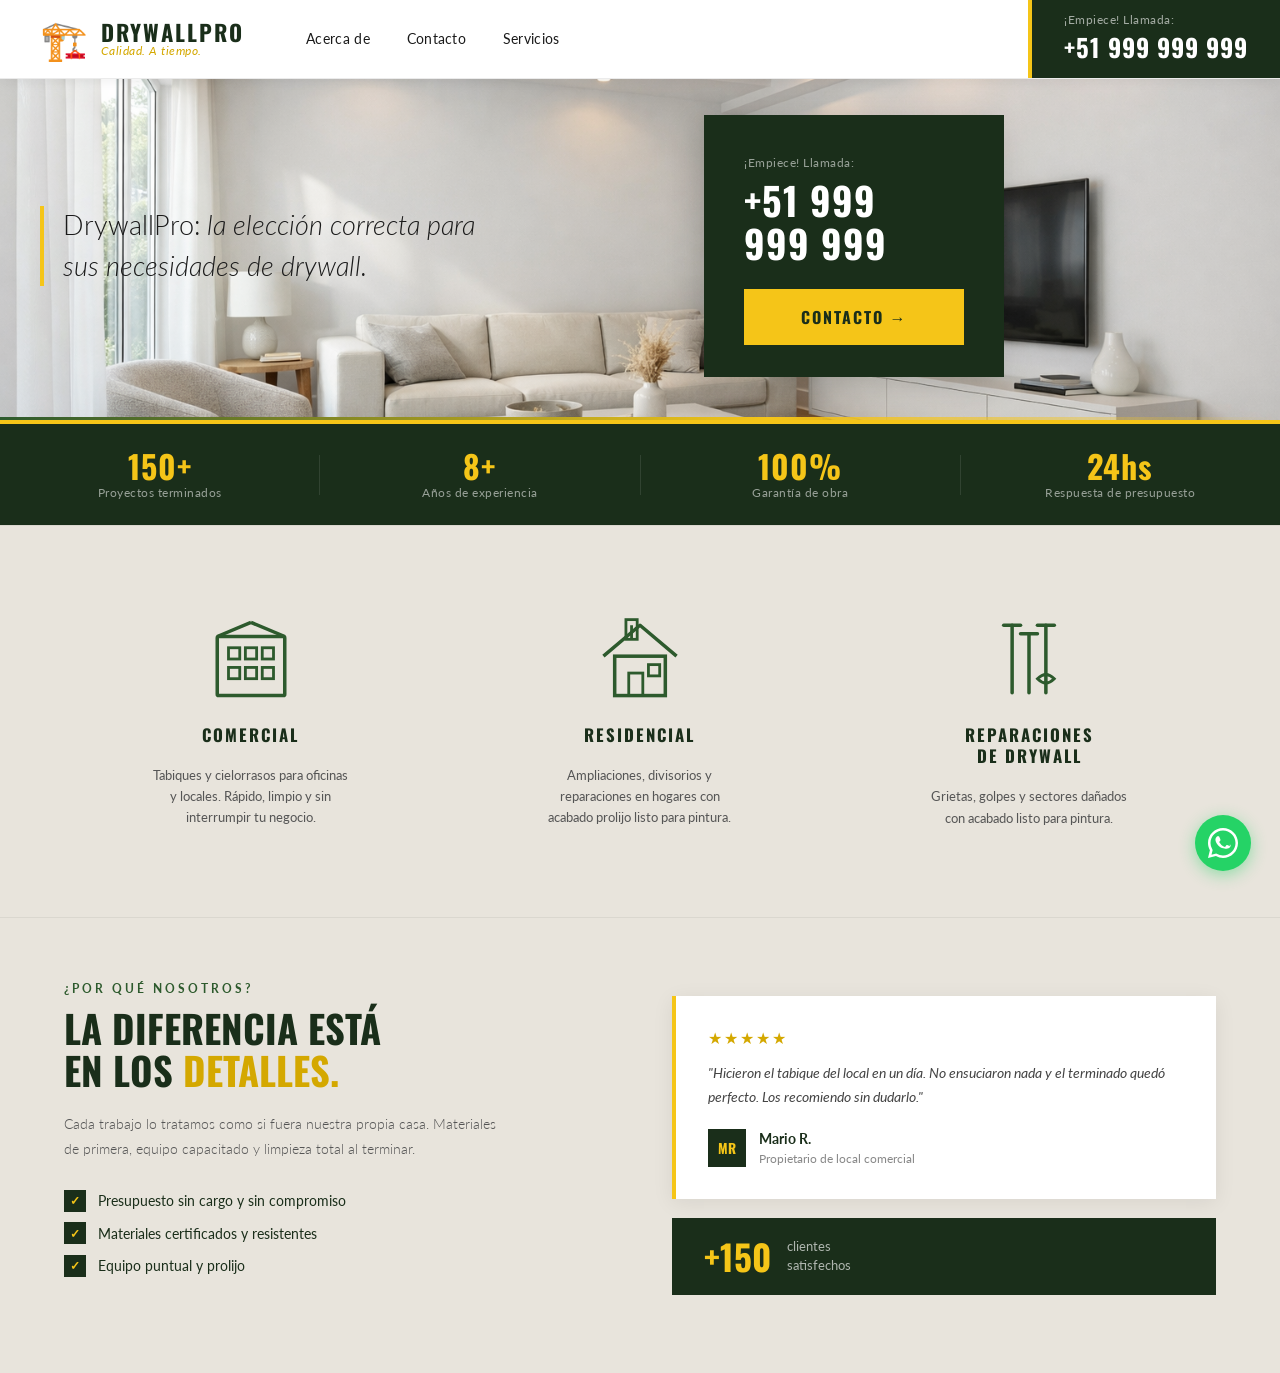
==== index.html @ 74865ed7 "first commit" ====
<!DOCTYPE html>
<html lang="es">
<head>
  <meta charset="UTF-8"/>
  <meta name="viewport" content="width=device-width, initial-scale=1.0"/>
  <title>DrywallPro — Calidad a tiempo</title>
  <link href="https://fonts.googleapis.com/css2?family=Oswald:wght@400;600;700&family=Lato:wght@300;400;700&display=swap" rel="stylesheet"/>
  <link rel="stylesheet" href="styles.css"/>
</head>
<body>

  <!-- ── HEADER ── -->
  <header class="anim-header">
    <div class="header-main">

      <div class="logo">
        <div class="logo-icon">🏗️</div>
        <div class="logo-text">
          <span class="logo-name">DrywallPro</span>
          <span class="logo-tagline">Calidad. A tiempo.</span>
        </div>
      </div>

      <nav>
        <a href="#">Acerca de</a>
        <a href="#">Contacto</a>
        <a href="#">Servicios</a>
      </nav>

    </div>

    <div class="header-phone">
      <span class="phone-label">¡Empiece! Llamada:</span>
      <a href="tel:+51999999999" class="phone-number">+51 999 999 999</a>
    </div>
  </header>

  <!-- ── HERO ── -->
  <section class="hero">
    <div class="hero-bg"></div>

    <div class="hero-text anim-fade-left">
      <div class="hero-line"></div>
      <p class="hero-tagline">
        DrywallPro: <em>la elección correcta para<br>sus necesidades de drywall.</em>
      </p>
    </div>

    <div class="hero-box anim-fade-right">
      <span class="hero-box-label">¡Empiece! Llamada:</span>
      <div class="hero-box-number">+51 999<br>999 999</div>
      <a href="#" class="hero-box-cta">CONTACTO →</a>
    </div>
  </section>

  <!-- ── STATS ── -->
  <div class="stats-bar">
    <div class="stat-item reveal" data-delay="0">
      <span class="stat-num" data-count="150" data-suffix="+">0</span>
      <span class="stat-label">Proyectos terminados</span>
    </div>
    <div class="stat-divider"></div>
    <div class="stat-item reveal" data-delay="100">
      <span class="stat-num" data-count="8" data-suffix="+">0</span>
      <span class="stat-label">Años de experiencia</span>
    </div>
    <div class="stat-divider"></div>
    <div class="stat-item reveal" data-delay="200">
      <span class="stat-num" data-count="100" data-suffix="%">0</span>
      <span class="stat-label">Garantía de obra</span>
    </div>
    <div class="stat-divider"></div>
    <div class="stat-item reveal" data-delay="300">
      <span class="stat-num">24hs</span>
      <span class="stat-label">Respuesta de presupuesto</span>
    </div>
  </div>

  <!-- ── SERVICIOS ── -->
  <section class="services">

    <div class="service-item reveal" data-delay="0">
      <div class="service-icon">
        <svg viewBox="0 0 64 64" fill="none" xmlns="http://www.w3.org/2000/svg">
          <rect x="8" y="16" width="48" height="42" rx="1" stroke="currentColor" stroke-width="2.5"/>
          <rect x="16" y="24" width="8" height="8" stroke="currentColor" stroke-width="2"/>
          <rect x="28" y="24" width="8" height="8" stroke="currentColor" stroke-width="2"/>
          <rect x="40" y="24" width="8" height="8" stroke="currentColor" stroke-width="2"/>
          <rect x="16" y="38" width="8" height="8" stroke="currentColor" stroke-width="2"/>
          <rect x="28" y="38" width="8" height="8" stroke="currentColor" stroke-width="2"/>
          <rect x="40" y="38" width="8" height="8" stroke="currentColor" stroke-width="2"/>
          <line x1="8" y1="16" x2="32" y2="6" stroke="currentColor" stroke-width="2.5"/>
          <line x1="56" y1="16" x2="32" y2="6" stroke="currentColor" stroke-width="2.5"/>
        </svg>
      </div>
      <h3>Comercial</h3>
      <p class="service-desc">Tabiques y cielorrasos para oficinas y locales. Rápido, limpio y sin interrumpir tu negocio.</p>
    </div>

    <div class="service-item reveal" data-delay="150">
      <div class="service-icon">
        <svg viewBox="0 0 64 64" fill="none" xmlns="http://www.w3.org/2000/svg">
          <polyline points="6,30 32,8 58,30" stroke="currentColor" stroke-width="2.5" stroke-linejoin="round"/>
          <rect x="14" y="30" width="36" height="28" stroke="currentColor" stroke-width="2.5"/>
          <rect x="24" y="42" width="10" height="16" stroke="currentColor" stroke-width="2"/>
          <rect x="38" y="36" width="8" height="8" stroke="currentColor" stroke-width="2"/>
          <line x1="26" y1="8" x2="26" y2="18" stroke="currentColor" stroke-width="2"/>
          <rect x="22" y="4" width="8" height="14" stroke="currentColor" stroke-width="2"/>
        </svg>
      </div>
      <h3>Residencial</h3>
      <p class="service-desc">Ampliaciones, divisorios y reparaciones en hogares con acabado prolijo listo para pintura.</p>
    </div>

    <div class="service-item reveal" data-delay="300">
      <div class="service-icon">
        <svg viewBox="0 0 64 64" fill="none" xmlns="http://www.w3.org/2000/svg">
          <line x1="20" y1="8" x2="20" y2="56" stroke="currentColor" stroke-width="2.5" stroke-linecap="round"/>
          <line x1="32" y1="14" x2="32" y2="56" stroke="currentColor" stroke-width="2.5" stroke-linecap="round"/>
          <line x1="44" y1="8" x2="44" y2="56" stroke="currentColor" stroke-width="2.5" stroke-linecap="round"/>
          <line x1="14" y1="8" x2="26" y2="8" stroke="currentColor" stroke-width="2.5" stroke-linecap="round"/>
          <line x1="26" y1="14" x2="38" y2="14" stroke="currentColor" stroke-width="2.5" stroke-linecap="round"/>
          <line x1="38" y1="8" x2="50" y2="8" stroke="currentColor" stroke-width="2.5" stroke-linecap="round"/>
          <path d="M38 46 Q44 40 50 46 Q44 52 38 46Z" stroke="currentColor" stroke-width="2" fill="none"/>
        </svg>
      </div>
      <h3>Reparaciones<br>de Drywall</h3>
      <p class="service-desc">Grietas, golpes y sectores dañados con acabado listo para pintura.</p>
    </div>

  </section>

  <!-- ── POR QUÉ ELEGIRNOS ── -->
  <section class="why">
    <div class="why-text reveal" data-delay="0">
      <p class="why-label">¿Por qué nosotros?</p>
      <h2 class="why-title">La diferencia está<br>en los <span>detalles.</span></h2>
      <p class="why-desc">
        Cada trabajo lo tratamos como si fuera nuestra propia casa.
        Materiales de primera, equipo capacitado y limpieza total al terminar.
      </p>
      <ul class="why-list">
        <li class="reveal" data-delay="100"><span class="check">✓</span> Presupuesto sin cargo y sin compromiso</li>
        <li class="reveal" data-delay="200"><span class="check">✓</span> Materiales certificados y resistentes</li>
        <li class="reveal" data-delay="300"><span class="check">✓</span> Equipo puntual y prolijo</li>
        <li class="reveal" data-delay="400"><span class="check">✓</span> Garantía por escrito en cada obra</li>
      </ul>
    </div>
    <div class="why-card reveal" data-delay="200">
      <div class="testimonial">
        <div class="stars">★★★★★</div>
        <p class="testimonial-text">
          "Hicieron el tabique del local en un día. No ensuciaron nada
          y el terminado quedó perfecto. Los recomiendo sin dudarlo."
        </p>
        <div class="testimonial-author">
          <div class="author-avatar">MR</div>
          <div>
            <strong>Mario R.</strong>
            <span>Propietario de local comercial</span>
          </div>
        </div>
      </div>
      <div class="why-badge">
        <span class="badge-num">+150</span>
        <span class="badge-text">clientes<br>satisfechos</span>
      </div>
    </div>
  </section>

  <!-- ── WHATSAPP FLOTANTE ── -->
  <a href="https://wa.me/51999999999" target="_blank" class="whatsapp-btn" aria-label="Contactar por WhatsApp">
    <svg xmlns="http://www.w3.org/2000/svg" viewBox="0 0 32 32" fill="white">
      <path d="M16 0C7.163 0 0 7.163 0 16c0 2.82.736 5.469 2.027 7.774L0 32l8.454-2.007A15.93 15.93 0 0 0 16 32c8.837 0 16-7.163 16-16S24.837 0 16 0zm0 29.333a13.27 13.27 0 0 1-6.756-1.839l-.484-.287-5.02 1.193 1.243-4.893-.317-.503A13.234 13.234 0 0 1 2.667 16C2.667 8.636 8.636 2.667 16 2.667S29.333 8.636 29.333 16 23.364 29.333 16 29.333zm7.27-9.878c-.398-.199-2.354-1.162-2.719-1.295-.365-.133-.63-.199-.896.199-.265.398-1.029 1.295-1.261 1.56-.232.265-.465.298-.863.1-.398-.199-1.681-.619-3.202-1.977-1.183-1.056-1.981-2.36-2.213-2.758-.232-.398-.025-.613.174-.811.179-.178.398-.465.597-.697.199-.232.265-.398.398-.664.133-.265.066-.497-.033-.697-.1-.199-.896-2.16-1.228-2.957-.323-.776-.651-.671-.896-.683l-.763-.013c-.265 0-.697.1-1.062.497-.365.398-1.394 1.362-1.394 3.322s1.427 3.853 1.626 4.118c.199.265 2.808 4.287 6.803 5.011.951.163 1.693.261 2.271.334.954.121 1.823.104 2.51-.061.765-.183 2.354-.963 2.686-1.893.332-.93.332-1.727.232-1.893-.099-.166-.365-.265-.763-.464z"/>
    </svg>
    <span class="whatsapp-tooltip">¡Escribinos!</span>
  </a>

  <script src="script.js"></script>
</body>
</html>
---- styles.css ----
*, *::before, *::after { margin: 0; padding: 0; box-sizing: border-box; }

:root {
  --green-dark:   #1a2e1a;
  --green-mid:    #2d5a2d;
  --green-light:  #4a8c3f;
  --yellow:       #f5c518;
  --yellow-dark:  #d4a800;
  --cream:        #e8e4dc;
  --cream-dark:   #d4cfc5;
  --white:        #ffffff;
  --text-dark:    #1a1a1a;
}

body {
  font-family: 'Lato', sans-serif;
  background: var(--cream);
  color: var(--text-dark);
}

/* ────────────────────────────
   HEADER
──────────────────────────── */
header {
  background: var(--white);
  display: flex;
  align-items: stretch;
  border-bottom: 1px solid rgba(0,0,0,0.08);
  position: fixed;
  top: 0; left: 0; right: 0;
  z-index: 100;
  transform: translateY(0);
  transition: transform 0.35s ease, box-shadow 0.35s ease;
  box-shadow: 0 2px 12px rgba(0,0,0,0.06);
}

header.header-hidden {
  transform: translateY(-100%);
}

.header-main {
  flex: 1;
  display: flex;
  align-items: center;
  gap: 3rem;
  padding: 0.6rem 2.5rem;
}

/* Logo */
.logo {
  display: flex;
  align-items: center;
  gap: 0.8rem;
  text-decoration: none;
  flex-shrink: 0;
}

.logo-icon {
  font-size: 2.4rem;
  line-height: 1;
}

.logo-text {
  display: flex;
  flex-direction: column;
  line-height: 1.1;
}

.logo-name {
  font-family: 'Oswald', sans-serif;
  font-size: 1.4rem;
  font-weight: 700;
  letter-spacing: 2px;
  text-transform: uppercase;
  color: var(--green-dark);
}

.logo-tagline {
  font-size: 0.72rem;
  font-style: italic;
  color: var(--yellow-dark);
  letter-spacing: 0.5px;
}

/* Nav */
nav {
  display: flex;
  align-items: center;
  gap: 0.5rem;
}

nav a {
  font-family: 'Lato', sans-serif;
  font-size: 0.88rem;
  font-weight: 400;
  color: var(--text-dark);
  text-decoration: none;
  padding: 0.4rem 0.9rem;
  letter-spacing: 0.3px;
  transition: color 0.2s;
  white-space: nowrap;
}

nav a:hover {
  color: var(--green-mid);
}

/* Caja teléfono */
.header-phone {
  background: var(--green-dark);
  display: flex;
  flex-direction: column;
  justify-content: center;
  padding: 0.8rem 2rem;
  min-width: 220px;
  border-left: 4px solid var(--yellow);
}

.phone-label {
  font-size: 0.72rem;
  color: rgba(255,255,255,0.6);
  letter-spacing: 0.5px;
  margin-bottom: 0.15rem;
}

.phone-number {
  font-family: 'Oswald', sans-serif;
  font-size: 1.55rem;
  font-weight: 700;
  color: var(--white);
  text-decoration: none;
  letter-spacing: 1px;
  transition: color 0.2s;
}

.phone-number:hover {
  color: var(--yellow);
}

/* ────────────────────────────
   HERO
──────────────────────────── */
.hero {
  position: relative;
  min-height: 420px;
  display: flex;
  align-items: center;
  overflow: hidden;
  padding-top: 72px; /* compensa el header fixed */
}

/* fondo diagonal verde → crema */
.hero-bg {
  position: absolute;
  inset: 0;
  background: var(--cream);
  z-index: 0;
}

.hero-bg::before {
  content: '';
  position: absolute;
  inset: 0;
  background-image: url('banner-hero.png');
  background-size: cover;
  background-position: center;
  z-index: 0;
} 

.hero-bg::after {
  content: '';
  position: absolute;
  bottom: 0; left: 0; right: 0;
  height: 3px;
  background: linear-gradient(90deg, var(--green-mid) 0%, var(--yellow) 60%, transparent 100%);
}

/* Texto izquierda */
.hero-text {
  position: relative;
  z-index: 1;
  padding: 4rem 2.5rem 4rem 2.5rem;
  flex: 1;
  max-width: 55%;
  display: flex;
  align-items: center;
  gap: 1.2rem;
}

.hero-line {
  width: 4px;
  height: 80px;
  background: var(--yellow);
  flex-shrink: 0;
}

.hero-tagline {
  font-family: 'Lato', sans-serif;
  font-size: clamp(1.2rem, 2.2vw, 1.7rem);
  font-weight: 300;
  color: var(--text-dark);
  line-height: 1.5;
}

.hero-tagline em {
  font-style: italic;
  font-weight: 300;
}

/* Caja derecha */
.hero-box {
  position: relative;
  z-index: 2;
  background: var(--green-dark);
  padding: 2.5rem 2.5rem 2rem;
  margin: 2rem 2.5rem 2rem 0;
  min-width: 300px;
  display: flex;
  flex-direction: column;
  gap: 0.6rem;
  box-shadow: -6px 6px 30px rgba(0,0,0,0.18);
}

.hero-box-label {
  font-size: 0.75rem;
  color: rgba(255,255,255,0.55);
  letter-spacing: 0.5px;
}

.hero-box-number {
  font-family: 'Oswald', sans-serif;
  font-size: 2.4rem;
  font-weight: 700;
  color: var(--white);
  line-height: 1.1;
  letter-spacing: 1px;
  margin-bottom: 0.5rem;
}

.hero-box-cta {
  display: block;
  background: var(--yellow);
  color: var(--green-dark);
  font-family: 'Oswald', sans-serif;
  font-size: 1rem;
  font-weight: 700;
  letter-spacing: 2px;
  text-transform: uppercase;
  text-align: center;
  text-decoration: none;
  padding: 1rem 1.5rem;
  transition: background 0.2s, transform 0.2s;
  margin-top: 0.5rem;
}

.hero-box-cta:hover {
  background: var(--yellow-dark);
  transform: translateY(-1px);
}

/* ────────────────────────────
   SERVICIOS
──────────────────────────── */
.services {
  background: var(--cream);
  padding: 3.5rem 5%;
  display: grid;
  grid-template-columns: repeat(3, 1fr);
  gap: 1rem;
  border-top: 1px solid rgba(0,0,0,0.06);
}

.service-item {
  display: flex;
  flex-direction: column;
  align-items: center;
  gap: 1.2rem;
  padding: 2rem 1rem;
  text-align: center;
  cursor: default;
  transition: background 0.2s;
  border-radius: 2px;
}

.service-item:hover {
  background: rgba(255,255,255,0.6);
}

.service-icon {
  width: 90px;
  height: 90px;
  color: var(--green-mid);
}

.service-icon svg {
  width: 100%;
  height: 100%;
}

.service-item h3 {
  font-family: 'Oswald', sans-serif;
  font-size: 1.05rem;
  font-weight: 700;
  letter-spacing: 2px;
  text-transform: uppercase;
  color: var(--green-dark);
  line-height: 1.3;
}

/* ────────────────────────────
   DESCRIPCIÓN SERVICIOS
──────────────────────────── */
.service-desc {
  font-size: 0.83rem;
  color: #555;
  line-height: 1.6;
  max-width: 200px;
  text-align: center;
}

/* ────────────────────────────
   STATS BAR
──────────────────────────── */
.stats-bar {
  background: var(--green-dark);
  display: flex;
  align-items: center;
  justify-content: center;
  gap: 0;
  padding: 0;
  border-top: 4px solid var(--yellow);
}

.stat-item {
  flex: 1;
  display: flex;
  flex-direction: column;
  align-items: center;
  justify-content: center;
  gap: 0.2rem;
  padding: 1.6rem 1rem;
}

.stat-num {
  font-family: 'Oswald', sans-serif;
  font-size: 2rem;
  font-weight: 700;
  color: var(--yellow);
  line-height: 1;
  letter-spacing: 1px;
}

.stat-label {
  font-size: 0.75rem;
  color: rgba(255,255,255,0.55);
  letter-spacing: 0.5px;
  text-align: center;
}

.stat-divider {
  width: 1px;
  height: 40px;
  background: rgba(255,255,255,0.1);
  flex-shrink: 0;
}

/* ────────────────────────────
   POR QUÉ ELEGIRNOS
──────────────────────────── */
.why {
  background: var(--cream);
  padding: 4rem 5%;
  display: grid;
  grid-template-columns: 1fr 1fr;
  gap: 4rem;
  align-items: center;
  border-top: 1px solid rgba(0,0,0,0.06);
}

.why-label {
  font-size: 0.72rem;
  font-weight: 700;
  letter-spacing: 3px;
  text-transform: uppercase;
  color: var(--green-mid);
  margin-bottom: 0.75rem;
}

.why-title {
  font-family: 'Oswald', sans-serif;
  font-size: clamp(1.8rem, 3vw, 2.6rem);
  font-weight: 700;
  line-height: 1.1;
  color: var(--green-dark);
  text-transform: uppercase;
  margin-bottom: 1.2rem;
}

.why-title span {
  color: var(--yellow-dark);
}

.why-desc {
  font-size: 0.9rem;
  font-weight: 300;
  color: #555;
  line-height: 1.75;
  margin-bottom: 1.8rem;
  max-width: 440px;
}

.why-list {
  list-style: none;
  display: flex;
  flex-direction: column;
  gap: 0.65rem;
}

.why-list li {
  display: flex;
  align-items: center;
  gap: 0.75rem;
  font-size: 0.88rem;
  color: var(--green-dark);
  font-weight: 400;
}

.check {
  width: 22px;
  height: 22px;
  background: var(--green-dark);
  color: var(--yellow);
  font-size: 0.75rem;
  font-weight: 700;
  display: flex;
  align-items: center;
  justify-content: center;
  flex-shrink: 0;
}

/* Tarjeta derecha */
.why-card {
  display: flex;
  flex-direction: column;
  gap: 1.2rem;
}

.testimonial {
  background: var(--white);
  border-left: 4px solid var(--yellow);
  padding: 2rem;
  box-shadow: 0 4px 20px rgba(0,0,0,0.07);
}

.stars {
  color: var(--yellow-dark);
  font-size: 1rem;
  letter-spacing: 2px;
  margin-bottom: 0.8rem;
}

.testimonial-text {
  font-size: 0.9rem;
  font-style: italic;
  color: #444;
  line-height: 1.7;
  margin-bottom: 1.2rem;
}

.testimonial-author {
  display: flex;
  align-items: center;
  gap: 0.8rem;
}

.author-avatar {
  width: 38px;
  height: 38px;
  background: var(--green-dark);
  color: var(--yellow);
  font-family: 'Oswald', sans-serif;
  font-size: 0.85rem;
  font-weight: 700;
  display: flex;
  align-items: center;
  justify-content: center;
  flex-shrink: 0;
}

.testimonial-author strong {
  display: block;
  font-size: 0.88rem;
  color: var(--green-dark);
}

.testimonial-author span {
  font-size: 0.75rem;
  color: #888;
}

.why-badge {
  background: var(--green-dark);
  padding: 1.2rem 2rem;
  display: flex;
  align-items: center;
  gap: 1rem;
}

.badge-num {
  font-family: 'Oswald', sans-serif;
  font-size: 2.2rem;
  font-weight: 700;
  color: var(--yellow);
  line-height: 1;
}

.badge-text {
  font-size: 0.8rem;
  color: rgba(255,255,255,0.65);
  line-height: 1.5;
}

/* ────────────────────────────
   ANIMACIONES BASE
──────────────────────────── */

/* Header entra desde arriba */
.anim-header {
  opacity: 1;
  transform: none;
}

/* Hero texto entra desde izquierda */
.anim-fade-left {
  opacity: 0;
  transform: translateX(-40px);
  animation: fadeLeft 0.7s ease 0.3s forwards;
}

/* Hero box entra desde derecha */
.anim-fade-right {
  opacity: 0;
  transform: translateX(40px);
  animation: fadeRight 0.7s ease 0.5s forwards;
}

/* Elementos que se revelan al hacer scroll */
.reveal {
  opacity: 0;
  transform: translateY(30px);
  transition: opacity 0.6s ease, transform 0.6s ease;
}
.reveal.visible {
  opacity: 1;
  transform: translateY(0);
}

@keyframes slideDown {
  to { opacity: 1; transform: translateY(0); }
}
@keyframes fadeLeft {
  to { opacity: 1; transform: translateX(0); }
}
@keyframes fadeRight {
  to { opacity: 1; transform: translateX(0); }
}

/* ────────────────────────────
   WHATSAPP FLOTANTE
──────────────────────────── */
.whatsapp-btn {
  position: fixed;
  bottom: 1.8rem;
  right: 1.8rem;
  z-index: 999;
  width: 56px;
  height: 56px;
  background: #25d366;
  border-radius: 50%;
  display: flex;
  align-items: center;
  justify-content: center;
  box-shadow: 0 4px 16px rgba(37, 211, 102, 0.45);
  text-decoration: none;
  animation: waPulse 2s ease-in-out infinite;
  transition: transform 0.2s ease;
}

.whatsapp-btn:hover {
  transform: scale(1.1);
  animation: none;
}

.whatsapp-btn svg {
  width: 30px;
  height: 30px;
}

/* Tooltip */
.whatsapp-tooltip {
  position: absolute;
  right: 66px;
  background: var(--green-dark);
  color: white;
  font-family: 'Lato', sans-serif;
  font-size: 0.78rem;
  white-space: nowrap;
  padding: 0.4rem 0.8rem;
  border-radius: 4px;
  opacity: 0;
  pointer-events: none;
  transform: translateX(6px);
  transition: opacity 0.2s ease, transform 0.2s ease;
}

.whatsapp-tooltip::after {
  content: '';
  position: absolute;
  right: -5px;
  top: 50%;
  transform: translateY(-50%);
  border: 5px solid transparent;
  border-right: none;
  border-left-color: var(--green-dark);
}

.whatsapp-btn:hover .whatsapp-tooltip {
  opacity: 1;
  transform: translateX(0);
}

/* Animación pulse */
@keyframes waPulse {
  0%   { box-shadow: 0 0 0 0 rgba(37, 211, 102, 0.5); }
  60%  { box-shadow: 0 0 0 14px rgba(37, 211, 102, 0); }
  100% { box-shadow: 0 0 0 0 rgba(37, 211, 102, 0); }
}

/* ── RESPONSIVE ── */
@media (max-width: 800px) {
  .header-main { padding: 0.6rem 1rem; gap: 1rem; }
  nav { display: none; }
  .hero { flex-direction: column; align-items: stretch; }
  .hero-text { max-width: 100%; padding: 3rem 1.5rem 1rem; }
  .hero-box { margin: 0 1.5rem 2rem; min-width: unset; }
  .stats-bar { flex-wrap: wrap; }
  .stat-divider { display: none; }
  .stat-item { flex: 0 0 50%; border-bottom: 1px solid rgba(255,255,255,0.08); }
  .services { grid-template-columns: 1fr; }
  .why { grid-template-columns: 1fr; gap: 2.5rem; }
}
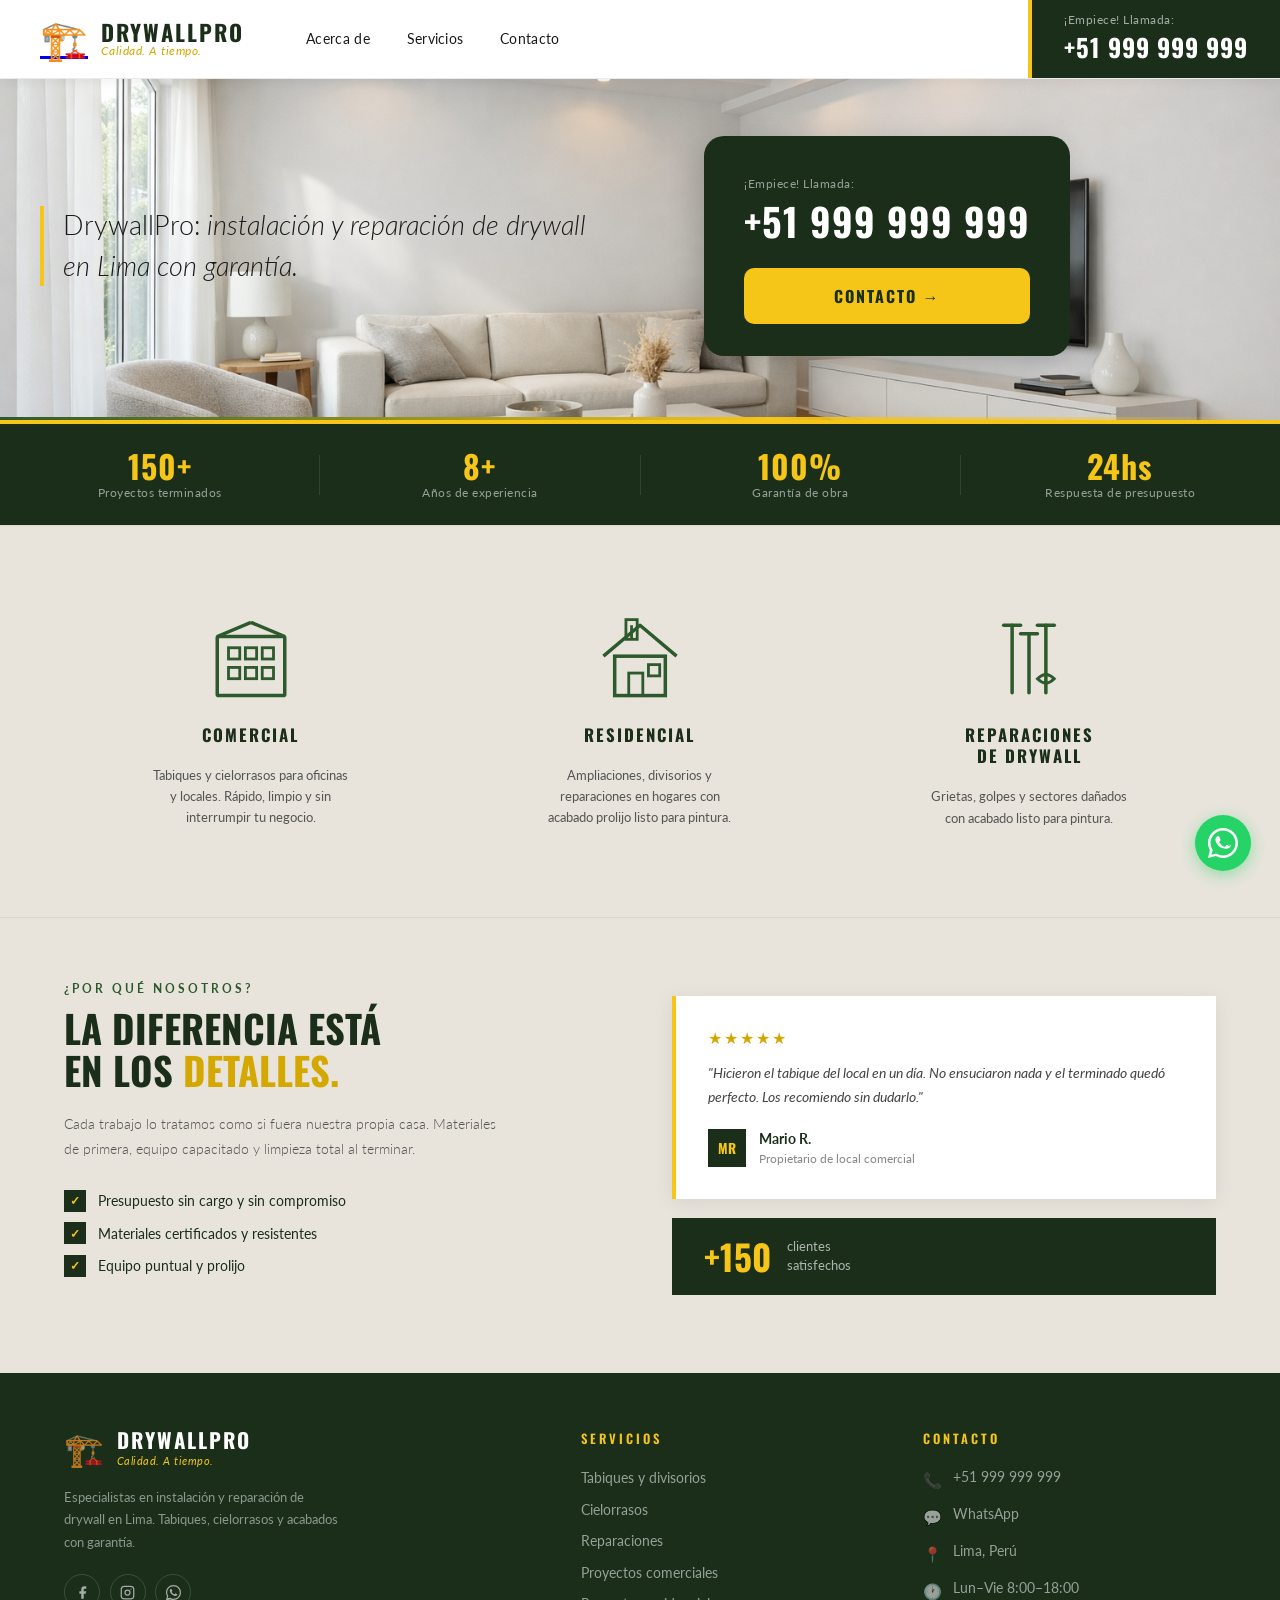
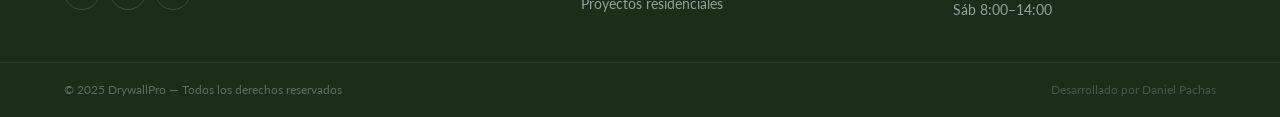
==== commit 04f649ae: "Mejora de Diseño y Responsive" ====
--- a/index.html
+++ b/index.html
@@ -3,7 +3,97 @@
 <head>
   <meta charset="UTF-8"/>
   <meta name="viewport" content="width=device-width, initial-scale=1.0"/>
-  <title>DrywallPro — Calidad a tiempo</title>
+
+  <!-- ═══════════════════════════════════════
+       SEO BÁSICO
+       → Cambiar: NOMBRE_NEGOCIO, CIUDAD, DESCRIPCION
+  ═══════════════════════════════════════ -->
+  <title>DrywallPro — Instalación y Reparación de Drywall en Lima</title>
+  <meta name="description"        content="Especialistas en instalación y reparación de drywall en Lima. Tabiques, cielorrasos y reparaciones con acabado profesional. Presupuesto sin cargo. ¡Llámanos!"/>
+  <meta name="keywords"           content="drywall Lima, instalación drywall, tabiques drywall, cielorrasos drywall, reparación drywall, construcción en seco Lima"/>
+  <meta name="author"             content="DrywallPro"/>
+  <meta name="robots"             content="index, follow"/>
+  <link rel="canonical"           href="https://www.TU-DOMINIO.com/"/>
+
+  <!-- ═══════════════════════════════════════
+       OPEN GRAPH (Facebook, WhatsApp, LinkedIn)
+       → Cambiar: URL, imagen og y descripción
+  ═══════════════════════════════════════ -->
+  <meta property="og:type"        content="website"/>
+  <meta property="og:url"         content="https://www.TU-DOMINIO.com/"/>
+  <meta property="og:title"       content="DrywallPro — Instalación y Reparación de Drywall en Lima"/>
+  <meta property="og:description" content="Especialistas en drywall en Lima. Tabiques, cielorrasos y reparaciones con garantía. Presupuesto sin cargo."/>
+  <meta property="og:image"       content="https://www.TU-DOMINIO.com/img/og-image.jpg"/>
+  <meta property="og:locale"      content="es_PE"/>
+
+  <!-- ═══════════════════════════════════════
+       TWITTER CARD
+  ═══════════════════════════════════════ -->
+  <meta name="twitter:card"        content="summary_large_image"/>
+  <meta name="twitter:title"       content="DrywallPro — Instalación y Reparación de Drywall en Lima"/>
+  <meta name="twitter:description" content="Especialistas en drywall en Lima. Tabiques, cielorrasos y reparaciones con garantía."/>
+  <meta name="twitter:image"       content="https://www.TU-DOMINIO.com/img/og-image.jpg"/>
+
+  <!-- ═══════════════════════════════════════
+       SCHEMA.ORG — LocalBusiness
+       → MUY IMPORTANTE para aparecer en Google Maps
+         y búsquedas locales tipo "drywall cerca de mí"
+       → Cambiar: name, telephone, address, geo, url, openingHours
+  ═══════════════════════════════════════ -->
+  <script type="application/ld+json">
+  {
+    "@context": "https://schema.org",
+    "@type": "HomeAndConstructionBusiness",
+    "name": "DrywallPro",
+    "description": "Especialistas en instalación y reparación de drywall en Lima. Tabiques, cielorrasos y acabados profesionales.",
+    "url": "https://www.TU-DOMINIO.com",
+    "telephone": "+51-999-999-999",
+    "email": "contacto@TU-DOMINIO.com",
+    "image": "https://www.TU-DOMINIO.com/img/og-image.jpg",
+    "priceRange": "$$",
+    "currenciesAccepted": "PEN",
+    "paymentAccepted": "Cash, Bank Transfer",
+    "areaServed": {
+      "@type": "City",
+      "name": "Lima"
+    },
+    "address": {
+      "@type": "PostalAddress",
+      "streetAddress": "TU DIRECCIÓN",
+      "addressLocality": "Lima",
+      "addressRegion": "Lima",
+      "postalCode": "15000",
+      "addressCountry": "PE"
+    },
+    "geo": {
+      "@type": "GeoCoordinates",
+      "latitude": "-12.0464",
+      "longitude": "-77.0428"
+    },
+    "openingHoursSpecification": [
+      {
+        "@type": "OpeningHoursSpecification",
+        "dayOfWeek": ["Monday","Tuesday","Wednesday","Thursday","Friday"],
+        "opens": "08:00",
+        "closes": "18:00"
+      },
+      {
+        "@type": "OpeningHoursSpecification",
+        "dayOfWeek": "Saturday",
+        "opens": "08:00",
+        "closes": "14:00"
+      }
+    ],
+    "sameAs": [
+      "https://www.facebook.com/TU-PAGINA",
+      "https://www.instagram.com/TU-CUENTA"
+    ]
+  }
+  </script>
+
+  <!-- Fuentes y estilos -->
+  <link rel="preconnect" href="https://fonts.googleapis.com"/>
+  <link rel="preconnect" href="https://fonts.gstatic.com" crossorigin/>
   <link href="https://fonts.googleapis.com/css2?family=Oswald:wght@400;600;700&family=Lato:wght@300;400;700&display=swap" rel="stylesheet"/>
   <link rel="stylesheet" href="styles.css"/>
 </head>
@@ -14,18 +104,30 @@
     <div class="header-main">
 
       <div class="logo">
-        <div class="logo-icon">🏗️</div>
+        <div class="logo-icon">
+          <a href="index.html">🏗️</a>
+        </div>
         <div class="logo-text">
-          <span class="logo-name">DrywallPro</span>
-          <span class="logo-tagline">Calidad. A tiempo.</span>
-        </div>
-      </div>
-
-      <nav>
+          <span class="logo-name">
+          <a href="index.html">DrywallPro</a>
+          </span>
+          <span class="logo-tagline">
+            <a href="index.html">Calidad. A tiempo.</a>
+          </span>
+        </div>
+      </div>
+
+      <nav id="main-nav">
         <a href="#">Acerca de</a>
+        <a href="#">Servicios</a>
         <a href="#">Contacto</a>
-        <a href="#">Servicios</a>
       </nav>
+
+      <button class="hamburger" id="hamburger" aria-label="Abrir menú" aria-expanded="false">
+        <span></span>
+        <span></span>
+        <span></span>
+      </button>
 
     </div>
 
@@ -35,20 +137,29 @@
     </div>
   </header>
 
+  <!-- ── MENÚ MÓVIL ── -->
+  <div class="mobile-menu" id="mobile-menu">
+    <button class="mobile-close" id="mobile-close" aria-label="Cerrar menú">✕</button>
+    <a href="#" class="mobile-link">Acerca de</a>
+    <a href="#" class="mobile-link">Servicios</a>
+    <a href="#" class="mobile-link">Contacto</a>
+    <a href="tel:+51999999999" class="mobile-phone">📞 +51 999 999 999</a>
+  </div>
+
   <!-- ── HERO ── -->
-  <section class="hero">
-    <div class="hero-bg"></div>
+  <section class="hero" aria-label="Inicio">
+    <div class="hero-bg" role="img" aria-label="Sala moderna con cieloraso de drywall instalado por DrywallPro Lima"></div>
 
     <div class="hero-text anim-fade-left">
       <div class="hero-line"></div>
       <p class="hero-tagline">
-        DrywallPro: <em>la elección correcta para<br>sus necesidades de drywall.</em>
+        DrywallPro: <em>instalación y reparación de drywall<br>en Lima con garantía.</em>
       </p>
     </div>
 
     <div class="hero-box anim-fade-right">
       <span class="hero-box-label">¡Empiece! Llamada:</span>
-      <div class="hero-box-number">+51 999<br>999 999</div>
+      <div class="hero-box-number">+51 999 999 999</div>
       <a href="#" class="hero-box-cta">CONTACTO →</a>
     </div>
   </section>
@@ -176,6 +287,76 @@
     <span class="whatsapp-tooltip">¡Escribinos!</span>
   </a>
 
+  <!-- ── FOOTER ── -->
+  <footer class="footer">
+    <div class="footer-top">
+
+      <div class="footer-brand">
+        <div class="footer-logo">
+          <span class="footer-logo-icon">🏗️</span>
+          <div>
+            <span class="footer-logo-name">DrywallPro</span>
+            <span class="footer-logo-tag">Calidad. A tiempo.</span>
+          </div>
+        </div>
+        <p class="footer-desc">
+          Especialistas en instalación y reparación de drywall en Lima.
+          Tabiques, cielorrasos y acabados con garantía.
+        </p>
+        <div class="footer-social">
+          <a href="#" aria-label="Facebook" class="social-btn">
+            <svg viewBox="0 0 24 24" fill="currentColor"><path d="M18 2h-3a5 5 0 0 0-5 5v3H7v4h3v8h4v-8h3l1-4h-4V7a1 1 0 0 1 1-1h3z"/></svg>
+          </a>
+          <a href="#" aria-label="Instagram" class="social-btn">
+            <svg viewBox="0 0 24 24" fill="none" stroke="currentColor" stroke-width="2"><rect x="2" y="2" width="20" height="20" rx="5"/><circle cx="12" cy="12" r="4"/><circle cx="17.5" cy="6.5" r="1" fill="currentColor" stroke="none"/></svg>
+          </a>
+          <a href="https://wa.me/51999999999" aria-label="WhatsApp" class="social-btn">
+            <svg viewBox="0 0 24 24" fill="currentColor"><path d="M17.472 14.382c-.297-.149-1.758-.867-2.03-.967-.273-.099-.471-.148-.67.15-.197.297-.767.966-.94 1.164-.173.199-.347.223-.644.075-.297-.15-1.255-.463-2.39-1.475-.883-.788-1.48-1.761-1.653-2.059-.173-.297-.018-.458.13-.606.134-.133.298-.347.446-.52.149-.174.198-.298.298-.497.099-.198.05-.371-.025-.52-.075-.149-.669-1.612-.916-2.207-.242-.579-.487-.5-.669-.51-.173-.008-.371-.01-.57-.01-.198 0-.52.074-.792.372-.272.297-1.04 1.016-1.04 2.479 0 1.462 1.065 2.875 1.213 3.074.149.198 2.096 3.2 5.077 4.487.709.306 1.262.489 1.694.625.712.227 1.36.195 1.871.118.571-.085 1.758-.719 2.006-1.413.248-.694.248-1.289.173-1.413-.074-.124-.272-.198-.57-.347z"/><path d="M12 0C5.373 0 0 5.373 0 12c0 2.126.556 4.112 1.527 5.836L.057 23.625a.75.75 0 0 0 .921.919l5.934-1.516A11.953 11.953 0 0 0 12 24c6.627 0 12-5.373 12-12S18.627 0 12 0zm0 22a9.96 9.96 0 0 1-5.126-1.41l-.368-.217-3.813.975.999-3.72-.24-.386A9.96 9.96 0 0 1 2 12C2 6.477 6.477 2 12 2s10 4.477 10 10-4.477 10-10 10z"/></svg>
+          </a>
+        </div>
+      </div>
+
+      <div class="footer-col">
+        <h4 class="footer-col-title">Servicios</h4>
+        <ul class="footer-links">
+          <li><a href="#">Tabiques y divisorios</a></li>
+          <li><a href="#">Cielorrasos</a></li>
+          <li><a href="#">Reparaciones</a></li>
+          <li><a href="#">Proyectos comerciales</a></li>
+          <li><a href="#">Proyectos residenciales</a></li>
+        </ul>
+      </div>
+
+      <div class="footer-col">
+        <h4 class="footer-col-title">Contacto</h4>
+        <ul class="footer-contact-list">
+          <li>
+            <span class="fc-icon">📞</span>
+            <a href="tel:+51999999999">+51 999 999 999</a>
+          </li>
+          <li>
+            <span class="fc-icon">💬</span>
+            <a href="https://wa.me/51999999999" target="_blank">WhatsApp</a>
+          </li>
+          <li>
+            <span class="fc-icon">📍</span>
+            <span>Lima, Perú</span>
+          </li>
+          <li>
+            <span class="fc-icon">🕐</span>
+            <span>Lun–Vie 8:00–18:00<br>Sáb 8:00–14:00</span>
+          </li>
+        </ul>
+      </div>
+
+    </div>
+
+    <div class="footer-bottom">
+      <p>© 2025 DrywallPro — Todos los derechos reservados</p>
+      <p class="footer-credit">Desarrollado por Daniel Pachas</p>
+    </div>
+  </footer>
+
   <script src="script.js"></script>
 </body>
 </html>
--- a/styles.css
+++ b/styles.css
@@ -75,11 +75,20 @@
   color: var(--green-dark);
 }
 
+.logo-name a {
+  color: var(--green-dark);
+  text-decoration: none;
+}
 .logo-tagline {
   font-size: 0.72rem;
   font-style: italic;
   color: var(--yellow-dark);
   letter-spacing: 0.5px;
+}
+
+.logo-tagline a {
+  color: var(--yellow-dark);
+  text-decoration: none;
 }
 
 /* Nav */
@@ -165,7 +174,7 @@
   background-size: cover;
   background-position: center;
   z-index: 0;
-} 
+}
 
 .hero-bg::after {
   content: '';
@@ -211,7 +220,7 @@
 .hero-box {
   position: relative;
   z-index: 2;
-  background: var(--green-dark);
+  background: rgb(26, 46, 26);
   padding: 2.5rem 2.5rem 2rem;
   margin: 2rem 2.5rem 2rem 0;
   min-width: 300px;
@@ -219,6 +228,7 @@
   flex-direction: column;
   gap: 0.6rem;
   box-shadow: -6px 6px 30px rgba(0,0,0,0.18);
+  border-radius: 20px;
 }
 
 .hero-box-label {
@@ -251,6 +261,7 @@
   padding: 1rem 1.5rem;
   transition: background 0.2s, transform 0.2s;
   margin-top: 0.5rem;
+  border-radius: 10px;
 }
 
 .hero-box-cta:hover {
@@ -519,6 +530,157 @@
   color: rgba(255,255,255,0.65);
   line-height: 1.5;
 }
+
+/* ────────────────────────────
+   FOOTER
+──────────────────────────── */
+.footer {
+  background: var(--green-dark);
+  color: rgba(255,255,255,0.75);
+  font-size: 0.88rem;
+  line-height: 1.6;
+}
+
+.footer-top {
+  display: grid;
+  grid-template-columns: 1.6fr 1fr 1fr;
+  gap: 3rem;
+  padding: 3.5rem 5% 2.5rem;
+  border-bottom: 1px solid rgba(255,255,255,0.07);
+}
+
+/* Brand */
+.footer-logo {
+  display: flex;
+  align-items: center;
+  gap: 0.8rem;
+  margin-bottom: 1rem;
+}
+
+.footer-logo-icon { font-size: 2rem; line-height: 1; }
+
+.footer-logo-name {
+  display: block;
+  font-family: 'Oswald', sans-serif;
+  font-size: 1.3rem;
+  font-weight: 700;
+  letter-spacing: 2px;
+  text-transform: uppercase;
+  color: var(--white);
+  line-height: 1.1;
+}
+
+.footer-logo-tag {
+  display: block;
+  font-size: 0.7rem;
+  font-style: italic;
+  color: var(--yellow);
+  letter-spacing: 0.5px;
+}
+
+.footer-desc {
+  font-size: 0.83rem;
+  color: rgba(255,255,255,0.5);
+  line-height: 1.7;
+  margin-bottom: 1.3rem;
+  max-width: 280px;
+}
+
+.footer-social {
+  display: flex;
+  gap: 0.6rem;
+}
+
+.social-btn {
+  width: 36px;
+  height: 36px;
+  border: 1px solid rgba(255,255,255,0.15);
+  border-radius: 50%;
+  display: flex;
+  align-items: center;
+  justify-content: center;
+  color: rgba(255,255,255,0.6);
+  text-decoration: none;
+  transition: border-color 0.2s, color 0.2s, background 0.2s;
+}
+
+.social-btn svg { width: 15px; height: 15px; }
+
+.social-btn:hover {
+  border-color: var(--yellow);
+  color: var(--yellow);
+  background: rgba(245,197,24,0.08);
+}
+
+/* Columnas */
+.footer-col-title {
+  font-family: 'Oswald', sans-serif;
+  font-size: 0.8rem;
+  font-weight: 600;
+  letter-spacing: 3px;
+  text-transform: uppercase;
+  color: var(--yellow);
+  margin-bottom: 1.1rem;
+}
+
+.footer-links {
+  list-style: none;
+  display: flex;
+  flex-direction: column;
+  gap: 0.55rem;
+}
+
+.footer-links a {
+  color: rgba(255,255,255,0.55);
+  text-decoration: none;
+  font-size: 0.85rem;
+  transition: color 0.2s, padding-left 0.2s;
+  display: inline-block;
+}
+
+.footer-links a:hover {
+  color: var(--white);
+  padding-left: 4px;
+}
+
+/* Contacto */
+.footer-contact-list {
+  list-style: none;
+  display: flex;
+  flex-direction: column;
+  gap: 0.75rem;
+}
+
+.footer-contact-list li {
+  display: flex;
+  align-items: flex-start;
+  gap: 0.7rem;
+  font-size: 0.85rem;
+  color: rgba(255,255,255,0.55);
+}
+
+.fc-icon { font-size: 0.95rem; flex-shrink: 0; margin-top: 0.05rem; }
+
+.footer-contact-list a {
+  color: rgba(255,255,255,0.55);
+  text-decoration: none;
+  transition: color 0.2s;
+}
+.footer-contact-list a:hover { color: var(--yellow); }
+
+/* Bottom */
+.footer-bottom {
+  display: flex;
+  justify-content: space-between;
+  align-items: center;
+  padding: 1.1rem 5%;
+  font-size: 0.75rem;
+  color: rgba(255,255,255,0.3);
+  flex-wrap: wrap;
+  gap: 0.4rem;
+}
+
+.footer-credit { color: rgba(255,255,255,0.2); }
 
 /* ────────────────────────────
    ANIMACIONES BASE
@@ -636,16 +798,256 @@
   100% { box-shadow: 0 0 0 0 rgba(37, 211, 102, 0); }
 }
 
-/* ── RESPONSIVE ── */
-@media (max-width: 800px) {
-  .header-main { padding: 0.6rem 1rem; gap: 1rem; }
-  nav { display: none; }
-  .hero { flex-direction: column; align-items: stretch; }
-  .hero-text { max-width: 100%; padding: 3rem 1.5rem 1rem; }
-  .hero-box { margin: 0 1.5rem 2rem; min-width: unset; }
-  .stats-bar { flex-wrap: wrap; }
-  .stat-divider { display: none; }
-  .stat-item { flex: 0 0 50%; border-bottom: 1px solid rgba(255,255,255,0.08); }
-  .services { grid-template-columns: 1fr; }
-  .why { grid-template-columns: 1fr; gap: 2.5rem; }
+/* ────────────────────────────
+   HAMBURGER
+──────────────────────────── */
+.hamburger {
+  display: none;
+  flex-direction: column;
+  justify-content: center;
+  gap: 5px;
+  background: none;
+  border: none;
+  cursor: pointer;
+  padding: 6px;
+  margin-left: auto;
+  z-index: 200;
+}
+
+.hamburger span {
+  display: block;
+  width: 24px;
+  height: 2px;
+  background: var(--green-dark);
+  border-radius: 2px;
+  transition: transform 0.3s ease, opacity 0.3s ease, width 0.3s ease;
+  transform-origin: center;
+}
+
+.hamburger.open span:nth-child(1) { transform: translateY(7px) rotate(45deg); }
+.hamburger.open span:nth-child(2) { opacity: 0; width: 0; }
+.hamburger.open span:nth-child(3) { transform: translateY(-7px) rotate(-45deg); }
+
+/* ────────────────────────────
+   MENÚ MÓVIL OVERLAY
+──────────────────────────── */
+.mobile-menu {
+  display: none;
+  position: fixed;
+  top: 0; right: 0;
+  width: 75%;
+  max-width: 280px;
+  height: 100vh;
+  background: var(--green-dark);
+  z-index: 150;
+  flex-direction: column;
+  padding: 1.5rem 1.5rem 2rem;
+  gap: 0;
+  transform: translateX(100%);
+  transition: transform 0.35s cubic-bezier(0.4, 0, 0.2, 1);
+  box-shadow: -8px 0 32px rgba(0,0,0,0.35);
+}
+
+.mobile-menu.open {
+  transform: translateX(0);
+}
+
+/* Overlay oscuro detrás del menú */
+.mobile-overlay {
+  display: none;
+  position: fixed;
+  inset: 0;
+  background: rgba(0,0,0,0.5);
+  z-index: 140;
+  opacity: 0;
+  transition: opacity 0.3s ease;
+}
+.mobile-overlay.open {
+  opacity: 1;
+}
+
+/* Botón X cerrar */
+.mobile-close {
+  align-self: flex-end;
+  background: none;
+  border: none;
+  color: rgba(255,255,255,0.5);
+  font-size: 1.1rem;
+  cursor: pointer;
+  padding: 0.3rem;
+  line-height: 1;
+  margin-bottom: 1rem;
+  transition: color 0.2s;
+}
+.mobile-close:hover { color: var(--yellow); }
+
+.mobile-link {
+  font-family: 'Oswald', sans-serif;
+  font-size: 1rem;
+  font-weight: 600;
+  letter-spacing: 2px;
+  text-transform: uppercase;
+  color: rgba(255,255,255,0.85);
+  text-decoration: none;
+  padding: 0.75rem 0;
+  border-bottom: 1px solid rgba(255,255,255,0.07);
+  transition: color 0.2s, padding-left 0.2s;
+}
+
+.mobile-link:hover {
+  color: var(--yellow);
+  padding-left: 0.4rem;
+}
+
+.mobile-phone {
+  margin-top: 1.5rem;
+  font-family: 'Oswald', sans-serif;
+  font-size: 0.95rem;
+  font-weight: 600;
+  color: var(--yellow);
+  text-decoration: none;
+  letter-spacing: 1px;
+}
+
+/* ════════════════════════════
+   TABLET (≤ 960px)
+════════════════════════════ */
+@media (max-width: 960px) {
+
+  /* Header */
+  .header-phone       { min-width: unset; padding: 0.8rem 1.5rem; }
+  .phone-number       { font-size: 1.2rem; }
+  .header-main        { padding: 0.6rem 1.5rem; gap: 1rem; }
+  nav#main-nav        { display: none; }
+  .hamburger          { display: flex; }
+  .mobile-menu        { display: flex; }
+  .mobile-overlay     { display: block; }
+
+  /* Hero apilado */
+  .hero               { flex-direction: column; align-items: stretch; min-height: unset; }
+  .hero-text          { max-width: 100%; padding: 3rem 3rem 1.5rem; }
+  .hero-box           { margin: 0 3rem 3rem; min-width: unset; max-width: 360px; }
+  .hero-box-number    { font-size: 1.9rem; }
+
+  /* Stats 2x2 */
+  .stats-bar          { flex-wrap: wrap; }
+  .stat-divider       { display: none; }
+  .stat-item          { flex: 0 0 50%; border-bottom: 1px solid rgba(255,255,255,0.08); }
+
+  /* Servicios 2 col */
+  .services           { grid-template-columns: repeat(2, 1fr); padding: 3rem 4%; }
+
+  /* Why apilado */
+  .why                { grid-template-columns: 1fr; gap: 2.5rem; padding: 3.5rem 4%; }
+  .why-desc           { max-width: 100%; }
+
+  /* Footer */
+  .footer-top         { grid-template-columns: 1fr 1fr; gap: 2rem; padding: 2.5rem 4% 2rem; }
+  .footer-brand       { grid-column: 1 / -1; }
+  .footer-desc        { max-width: 100%; }
+}
+
+/* ════════════════════════════
+   MÓVIL (≤ 680px)
+════════════════════════════ */
+@media (max-width: 680px) {
+
+  /* Header */
+  .header-phone       { display: none; }
+  .header-main        { padding: 0.65rem 1rem; }
+  .logo-tagline       { display: none; }
+  .logo-icon          { font-size: 1.7rem; }
+  .logo-name          { font-size: 1.05rem; }
+
+  /* Hero — stack compacto con imagen visible */
+  .hero               { padding-top: 54px; flex-direction: column; }
+  .hero-text          { padding: 2rem 1.2rem 1rem; gap: 0.7rem; }
+  .hero-line          { height: 44px; }
+  .hero-tagline       { font-size: clamp(0.95rem, 4vw, 1.15rem); }
+
+  /* Hero box — botón de llamada limpio en móvil */
+  .hero-box           {
+    margin: 0.8rem 1.2rem 2rem;
+    padding: 0;
+    min-width: unset;
+    max-width: 100%;
+    flex-direction: column;
+    gap: 0;
+    background: transparent;
+    box-shadow: none;
+    border-radius: 0;
+  }
+  .hero-box-label     { display: none; }
+  .hero-box-number    {
+    display: flex;
+    align-items: center;
+    justify-content: center;
+    gap: 0.6rem;
+    background: var(--white);
+    color: var(--green-dark);
+    font-size: 1rem;
+    letter-spacing: 0.5px;
+    padding: 0.75rem 1rem;
+    border-left: 4px solid var(--yellow);
+    border-radius: 0 10px 10px 0;
+    margin-bottom: 0.6rem;
+    white-space: nowrap;
+  }
+  .hero-box-number::before {
+    content: '📞';
+    font-size: 0.9rem;
+  }
+  .hero-box-cta       {
+    padding: 0.9rem 1.2rem;
+    font-size: 0.9rem;
+    margin-top: 0;
+    text-align: center;
+    border-radius: 10px;
+  }
+
+  /* Stats 2x2 compacto */
+  .stat-item          { flex: 0 0 50%; padding: 1.1rem 0.6rem; }
+  .stat-num           { font-size: 1.6rem; }
+  .stat-label         { font-size: 0.68rem; }
+
+  /* Servicios — 1 col, card horizontal */
+  .services           { grid-template-columns: 1fr; padding: 1.8rem 1rem; gap: 0.5rem; }
+  .service-item       { flex-direction: row; text-align: left; gap: 1rem; padding: 1.1rem 0.9rem; }
+  .service-icon       { width: 46px; height: 46px; flex-shrink: 0; align-self: flex-start; margin-top: 0.1rem; }
+  .service-item h3    { font-size: 0.88rem; margin-bottom: 0.2rem; }
+  .service-desc       { max-width: 100%; font-size: 0.78rem; }
+
+  /* Why */
+  .why                { padding: 2rem 1rem; gap: 1.8rem; }
+  .why-title          { font-size: clamp(1.3rem, 5.5vw, 1.8rem); }
+  .why-desc           { font-size: 0.83rem; margin-bottom: 1.2rem; }
+  .why-list           { gap: 0.5rem; }
+  .why-list li        { font-size: 0.82rem; }
+  .testimonial        { padding: 1.2rem; }
+  .testimonial-text   { font-size: 0.83rem; }
+  .why-badge          { padding: 1rem 1.2rem; }
+  .badge-num          { font-size: 1.8rem; }
+
+  /* WhatsApp */
+  .whatsapp-btn       { width: 48px; height: 48px; bottom: 1rem; right: 1rem; }
+  .whatsapp-tooltip   { display: none; }
+
+  /* Footer */
+  .footer-top         { grid-template-columns: 1fr; gap: 2rem; padding: 2rem 1.2rem 1.5rem; }
+  .footer-bottom      { padding: 1rem 1.2rem; flex-direction: column; align-items: flex-start; gap: 0.2rem; }
+}
+
+/* ════════════════════════════
+   MÓVIL CHICO (≤ 380px)
+════════════════════════════ */
+@media (max-width: 380px) {
+
+  .hero-tagline       { font-size: 0.9rem; }
+  .hero-box-number    { font-size: 1.05rem; }
+  .hero-box-cta       { font-size: 0.82rem; padding: 0.8rem 1rem; }
+  .stat-num           { font-size: 1.4rem; }
+  .stat-label         { font-size: 0.62rem; }
+  .service-icon       { width: 38px; height: 38px; }
+  .why-title          { font-size: 1.25rem; }
+  .mobile-link        { font-size: 0.9rem; }
 }
